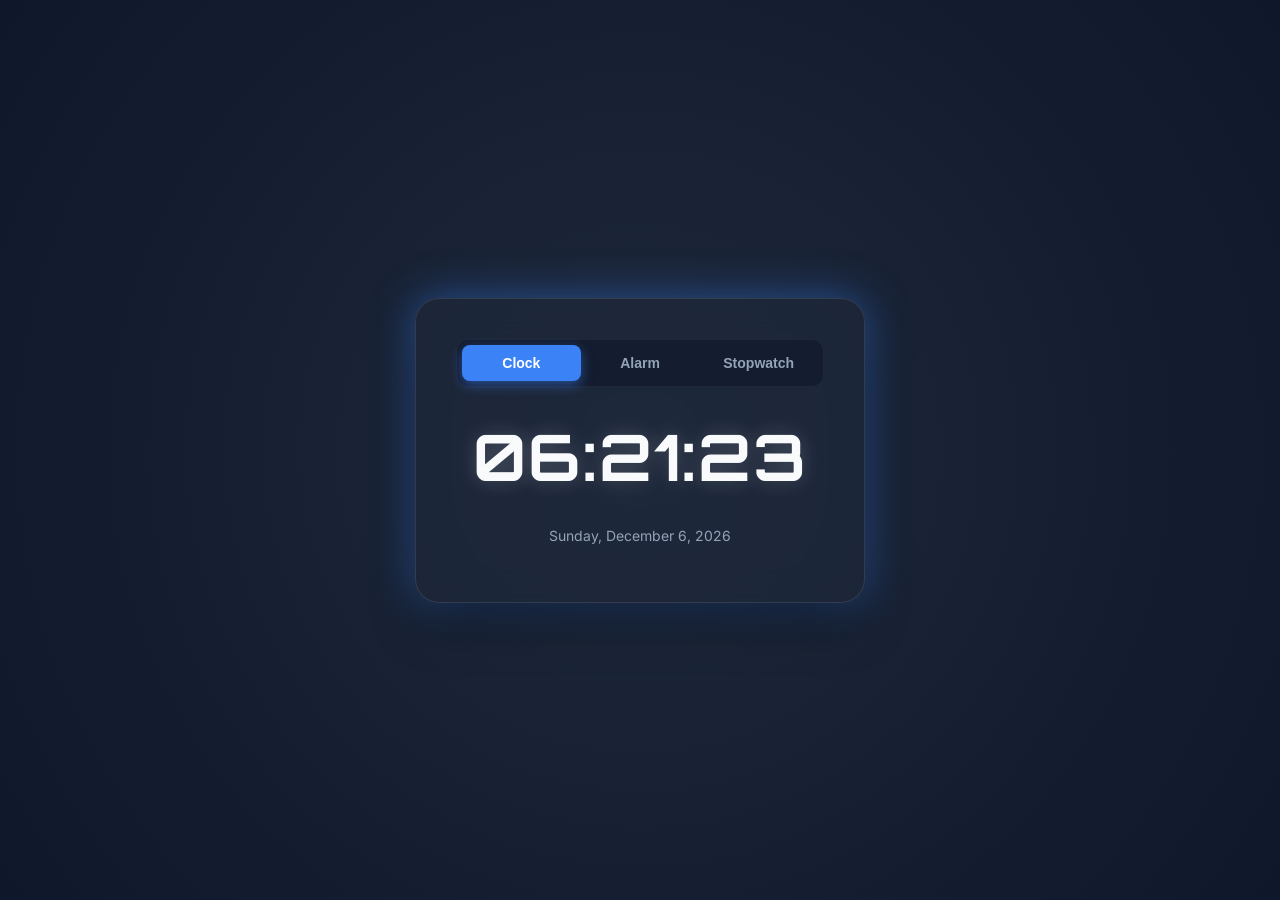
==== index.html @ 29572df1 "Rename clock.html to index.html" ====
<!DOCTYPE html>
<html lang="en">

<head>
    <meta charset="UTF-8">
    <meta name="viewport" content="width=device-width, initial-scale=1.0">
    <title>Pro Timepiece</title>
    <link href="https://fonts.googleapis.com/css2?family=Inter:wght@400;600&family=Orbitron:wght@500;700&display=swap"
        rel="stylesheet">
    <style>
        :root {
            --bg-dark: #0f172a;
            --bg-card: rgba(30, 41, 59, 0.7);
            --primary: #3b82f6;
            --primary-glow: rgba(59, 130, 246, 0.5);
            --accent: #10b981;
            --danger: #ef4444;
            --text-main: #f8fafc;
            --text-muted: #94a3b8;
        }

        * {
            box-sizing: border-box;
            margin: 0;
            padding: 0;
            user-select: none;
        }

        body {
            background: radial-gradient(circle at center, #1e293b 0%, var(--bg-dark) 100%);
            color: var(--text-main);
            font-family: 'Inter', sans-serif;
            height: 100vh;
            display: flex;
            justify-content: center;
            align-items: center;
            overflow: hidden;
        }

        .container {
            background: var(--bg-card);
            backdrop-filter: blur(16px);
            -webkit-backdrop-filter: blur(16px);
            border: 1px solid rgba(255, 255, 255, 0.1);
            border-radius: 24px;
            padding: 40px;
            width: 450px;
            box-shadow: 0 25px 50px -12px rgba(0, 0, 0, 0.5), 0 0 40px var(--primary-glow);
            transition: all 0.3s ease;
        }

        .tabs {
            display: flex;
            justify-content: space-between;
            background: rgba(15, 23, 42, 0.6);
            border-radius: 12px;
            padding: 5px;
            margin-bottom: 30px;
            border: 1px solid rgba(255, 255, 255, 0.05);
        }

        .tab-btn {
            flex: 1;
            background: transparent;
            border: none;
            color: var(--text-muted);
            padding: 10px 0;
            border-radius: 8px;
            font-size: 14px;
            font-weight: 600;
            cursor: pointer;
            transition: all 0.2s ease;
        }

        .tab-btn:hover {
            color: var(--text-main);
        }

        .tab-btn.active {
            background: var(--primary);
            color: #fff;
            box-shadow: 0 4px 12px var(--primary-glow);
        }

        .display-area {
            font-family: 'Orbitron', sans-serif;
            font-size: 64px;
            text-align: center;
            font-weight: 700;
            letter-spacing: 2px;
            margin: 30px 0;
            text-shadow: 0 0 20px rgba(255, 255, 255, 0.2);
            font-variant-numeric: tabular-nums;
            height: 80px;
            display: flex;
            justify-content: center;
            align-items: center;
        }

        .controls {
            display: flex;
            justify-content: center;
            gap: 15px;
            margin-top: 20px;
        }

        button.action-btn {
            background: rgba(255, 255, 255, 0.05);
            border: 1px solid rgba(255, 255, 255, 0.1);
            color: var(--text-main);
            padding: 12px 24px;
            border-radius: 12px;
            font-size: 16px;
            font-weight: 600;
            cursor: pointer;
            transition: all 0.2s ease;
            font-family: inherit;
        }

        button.action-btn:hover {
            background: rgba(255, 255, 255, 0.1);
            transform: translateY(-2px);
        }

        button.action-btn:active {
            transform: translateY(0);
        }

        button.btn-primary {
            background: var(--primary);
            border-color: var(--primary);
        }

        button.btn-primary:hover {
            background: #2563eb;
        }

        button.btn-success {
            background: var(--accent);
            border-color: var(--accent);
            box-shadow: 0 4px 12px rgba(16, 185, 129, 0.4);
        }

        button.btn-success:hover {
            background: #059669;
        }

        button.btn-danger {
            background: var(--danger);
            border-color: var(--danger);
            box-shadow: 0 4px 12px rgba(239, 68, 68, 0.4);
        }

        button.btn-danger:hover {
            background: #dc2626;
        }

        .section {
            display: none;
            animation: fadeIn 0.4s ease forwards;
        }

        .section.active {
            display: block;
        }

        @keyframes fadeIn {
            from {
                opacity: 0;
                transform: translateY(10px);
            }

            to {
                opacity: 1;
                transform: translateY(0);
            }
        }

        /* Alarm Specific */
        .alarm-inputs {
            display: flex;
            justify-content: center;
            align-items: center;
            gap: 10px;
            margin-bottom: 20px;
            font-family: 'Orbitron', sans-serif;
        }

        .alarm-inputs input {
            background: rgba(0, 0, 0, 0.3);
            border: 1px solid rgba(255, 255, 255, 0.2);
            color: var(--text-main);
            font-size: 24px;
            width: 70px;
            text-align: center;
            padding: 10px;
            border-radius: 8px;
            font-family: 'Orbitron', sans-serif;
            outline: none;
        }

        .alarm-inputs input:focus {
            border-color: var(--primary);
            box-shadow: 0 0 10px var(--primary-glow);
        }

        .alarm-status {
            text-align: center;
            font-size: 14px;
            color: var(--text-muted);
            margin-bottom: 15px;
            min-height: 20px;
        }

        /* Stopwatch Specific */
        .ms {
            font-size: 32px;
            color: var(--text-muted);
        }

        .alarm-ringing {
            animation: pulse-ring 1s infinite;
        }

        @keyframes pulse-ring {
            0% {
                box-shadow: 0 0 0 0 rgba(239, 68, 68, 0.7);
                border-color: var(--danger);
            }

            70% {
                box-shadow: 0 0 0 20px rgba(239, 68, 68, 0);
            }

            100% {
                box-shadow: 0 0 0 0 rgba(239, 68, 68, 0);
                border-color: rgba(255, 255, 255, 0.1);
            }
        }
    </style>
</head>

<body>

    <div class="container" id="app-container">
        <div class="tabs">
            <button class="tab-btn active" data-target="clock-section">Clock</button>
            <button class="tab-btn" data-target="alarm-section">Alarm</button>
            <button class="tab-btn" data-target="stopwatch-section">Stopwatch</button>
        </div>

        <!-- Clock Section -->
        <div class="section active" id="clock-section">
            <div class="display-area" id="clock-display">00:00:00</div>
            <div class="alarm-status" id="current-date">--</div>
        </div>

        <!-- Alarm Section -->
        <div class="section" id="alarm-section">
            <div class="display-area" id="alarm-clock-display">00:00:00</div>

            <div class="alarm-inputs" id="alarm-setter">
                <input type="number" id="alarm-h" min="0" max="23" placeholder="HH" value="00">
                <span>:</span>
                <input type="number" id="alarm-m" min="0" max="59" placeholder="MM" value="00">
            </div>

            <div class="alarm-status" id="alarm-status-text">No alarm set</div>

            <div class="controls">
                <button class="action-btn btn-primary" id="btn-set-alarm">Set Alarm</button>
                <button class="action-btn" id="btn-clear-alarm" style="display:none;">Clear</button>
                <button class="action-btn btn-danger" id="btn-stop-alarm" style="display:none;">Stop Sound</button>
            </div>
        </div>

        <!-- Stopwatch Section -->
        <div class="section" id="stopwatch-section">
            <div class="display-area">
                <span id="sw-mins">00</span>:<span id="sw-secs">00</span>.<span class="ms" id="sw-ms">00</span>
            </div>
            <div class="controls">
                <button class="action-btn btn-success" id="btn-start-sw">Start</button>
                <button class="action-btn btn-danger" id="btn-stop-sw" style="display:none;">Stop</button>
                <button class="action-btn" id="btn-reset-sw">Reset</button>
            </div>
        </div>
    </div>

    <script>
        // Tab Navigation
        const tabBtns = document.querySelectorAll('.tab-btn');
        const sections = document.querySelectorAll('.section');

        tabBtns.forEach(btn => {
            btn.addEventListener('click', () => {
                tabBtns.forEach(b => b.classList.remove('active'));
                sections.forEach(s => s.classList.remove('active'));

                btn.classList.add('active');
                document.getElementById(btn.dataset.target).classList.add('active');
            });
        });

        // Add 0 prefix
        const pad = (num) => String(num).padStart(2, '0');

        // Clock Logic
        const clockDisplay = document.getElementById('clock-display');
        const alarmClockDisplay = document.getElementById('alarm-clock-display');
        const currentDate = document.getElementById('current-date');

        let isAlarmSet = false;
        let alarmTime = ""; // Format HH:MM
        let expectedAlarmTimeSecs = ""; // HH:MM:00 for strict equality just in case
        let isAlarmRinging = false;
        let alarmAudio = new Audio('https://assets.mixkit.co/active_storage/sfx/2869/2869-preview.mp3');
        alarmAudio.loop = true;

        const container = document.getElementById('app-container');

        function updateClock() {
            const now = new Date();
            const h = pad(now.getHours());
            const m = pad(now.getMinutes());
            const s = pad(now.getSeconds());
            const timeStr = `${h}:${m}:${s}`;

            clockDisplay.textContent = timeStr;
            alarmClockDisplay.textContent = timeStr;

            const options = { weekday: 'long', year: 'numeric', month: 'long', day: 'numeric' };
            currentDate.textContent = now.toLocaleDateString(undefined, options);

            // Check Alarm
            if (isAlarmSet && !isAlarmRinging) {
                const currentHm = `${h}:${m}`;
                // Check if current hour and minute matches
                if (currentHm === alarmTime && s === "00") {
                    triggerAlarm();
                }
            }
        }
        setInterval(updateClock, 1000);
        updateClock();

        // Alarm Logic
        const btnSetAlarm = document.getElementById('btn-set-alarm');
        const btnClearAlarm = document.getElementById('btn-clear-alarm');
        const btnStopAlarm = document.getElementById('btn-stop-alarm');
        const inputH = document.getElementById('alarm-h');
        const inputM = document.getElementById('alarm-m');
        const statusText = document.getElementById('alarm-status-text');
        const alarmSetter = document.getElementById('alarm-setter');

        inputH.addEventListener('change', () => { if (inputH.value < 0) inputH.value = 0; if (inputH.value > 23) inputH.value = 23; inputH.value = pad(inputH.value); });
        inputM.addEventListener('change', () => { if (inputM.value < 0) inputM.value = 0; if (inputM.value > 59) inputM.value = 59; inputM.value = pad(inputM.value); });

        btnSetAlarm.addEventListener('click', () => {
            const h = pad(inputH.value || "0");
            const m = pad(inputM.value || "0");
            alarmTime = `${h}:${m}`;
            isAlarmSet = true;
            statusText.textContent = `Alarm set for ${alarmTime}`;
            statusText.style.color = 'var(--accent)';

            btnSetAlarm.style.display = 'none';
            btnClearAlarm.style.display = 'inline-block';
            alarmSetter.style.display = 'none';
        });

        btnClearAlarm.addEventListener('click', () => {
            isAlarmSet = false;
            statusText.textContent = `No alarm set`;
            statusText.style.color = 'var(--text-muted)';

            btnSetAlarm.style.display = 'inline-block';
            btnClearAlarm.style.display = 'none';
            alarmSetter.style.display = 'flex';
        });

        function triggerAlarm() {
            isAlarmRinging = true;
            container.classList.add('alarm-ringing');
            alarmAudio.play().catch(e => console.log("Audio play blocked by browser:", e));

            statusText.textContent = `ALARM RINGING!`;
            statusText.style.color = 'var(--danger)';

            btnClearAlarm.style.display = 'none';
            btnStopAlarm.style.display = 'inline-block';

            // Auto switch to alarm tab
            tabBtns[1].click();
        }

        btnStopAlarm.addEventListener('click', () => {
            isAlarmRinging = false;
            isAlarmSet = false;
            container.classList.remove('alarm-ringing');
            alarmAudio.pause();
            alarmAudio.currentTime = 0;

            statusText.textContent = `No alarm set`;
            statusText.style.color = 'var(--text-muted)';

            btnStopAlarm.style.display = 'none';
            btnSetAlarm.style.display = 'inline-block';
            alarmSetter.style.display = 'flex';
        });

        // Stopwatch Logic
        let swInterval;
        let swStartTime;
        let swElapsedTime = 0;
        let isSwRunning = false;

        const swMins = document.getElementById('sw-mins');
        const swSecs = document.getElementById('sw-secs');
        const swMsDisplay = document.getElementById('sw-ms');

        const btnStartSw = document.getElementById('btn-start-sw');
        const btnStopSw = document.getElementById('btn-stop-sw');
        const btnResetSw = document.getElementById('btn-reset-sw');

        function updateStopwatch() {
            const now = Date.now();
            const diff = swElapsedTime + (isSwRunning ? (now - swStartTime) : 0);

            let m = Math.floor(diff / 60000);
            let s = Math.floor((diff % 60000) / 1000);
            let ms = Math.floor((diff % 1000) / 10);

            swMins.textContent = pad(m);
            swSecs.textContent = pad(s);
            swMsDisplay.textContent = pad(ms);
        }

        btnStartSw.addEventListener('click', () => {
            if (!isSwRunning) {
                isSwRunning = true;
                swStartTime = Date.now();
                swInterval = setInterval(updateStopwatch, 10);

                btnStartSw.style.display = 'none';
                btnStopSw.style.display = 'inline-block';
            }
        });

        btnStopSw.addEventListener('click', () => {
            if (isSwRunning) {
                isSwRunning = false;
                clearInterval(swInterval);
                swElapsedTime += (Date.now() - swStartTime);

                btnStartSw.style.display = 'inline-block';
                btnStopSw.style.display = 'none';
                btnStartSw.textContent = 'Resume';
            }
        });

        btnResetSw.addEventListener('click', () => {
            isSwRunning = false;
            clearInterval(swInterval);
            swElapsedTime = 0;
            updateStopwatch();

            btnStartSw.style.display = 'inline-block';
            btnStartSw.textContent = 'Start';
            btnStopSw.style.display = 'none';
        });

    </script>
</body>

</html>
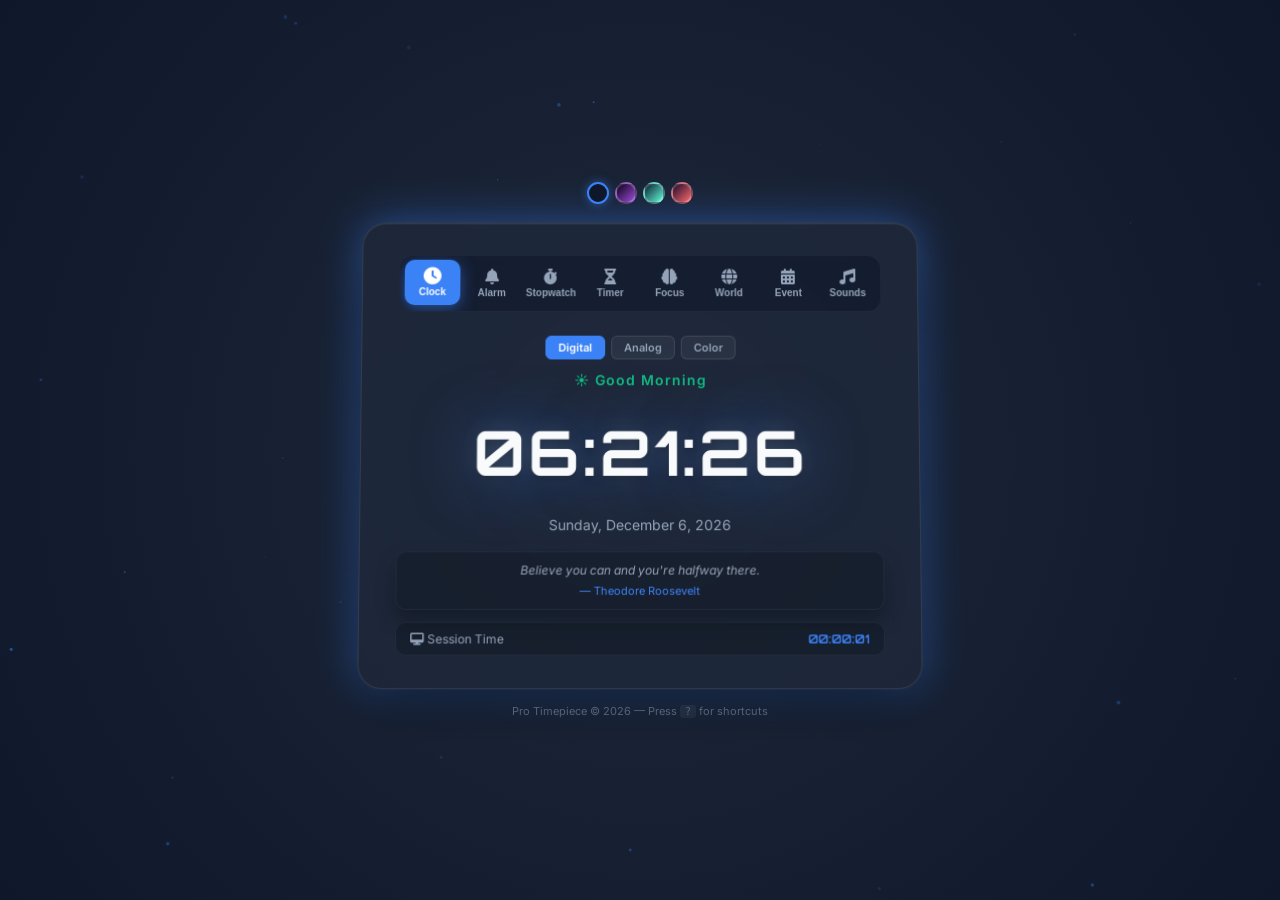
==== commit 7f250049: "new Festurs" ====
--- a/index.html
+++ b/index.html
@@ -4,9 +4,10 @@
 <head>
     <meta charset="UTF-8">
     <meta name="viewport" content="width=device-width, initial-scale=1.0">
-    <title>Pro Timepiece</title>
-    <link href="https://fonts.googleapis.com/css2?family=Inter:wght@400;600&family=Orbitron:wght@500;700&display=swap"
-        rel="stylesheet">
+    <title>Pro Timepiece — Digital Clock Suite</title>
+    <meta name="description" content="Pro Timepiece: A premium digital clock with timer, world clock, themes, and more.">
+    <link href="https://fonts.googleapis.com/css2?family=Inter:wght@400;600&family=Orbitron:wght@500;700&display=swap" rel="stylesheet">
+    <link href="https://cdnjs.cloudflare.com/ajax/libs/font-awesome/6.5.0/css/all.min.css" rel="stylesheet">
     <style>
         :root {
             --bg-dark: #0f172a;
@@ -18,6 +19,9 @@
             --text-main: #f8fafc;
             --text-muted: #94a3b8;
         }
+        [data-theme="neon"] { --bg-dark:#0b0015;--bg-card:rgba(20,0,50,0.8);--primary:#00f5d4;--primary-glow:rgba(0,245,212,0.4);--accent:#f15bb5;--danger:#ff6b6b;--text-main:#e0fbfc;--text-muted:#9d4edd; }
+        [data-theme="ocean"] { --bg-dark:#0a192f;--bg-card:rgba(10,25,47,0.85);--primary:#64ffda;--primary-glow:rgba(100,255,218,0.3);--accent:#f5a623;--danger:#ff6b6b;--text-main:#ccd6f6;--text-muted:#8892b0; }
+        [data-theme="sunset"] { --bg-dark:#1a0a2e;--bg-card:rgba(30,15,50,0.8);--primary:#ff6b6b;--primary-glow:rgba(255,107,107,0.4);--accent:#feca57;--danger:#ff4757;--text-main:#ffecd2;--text-muted:#c9a0dc; }
 
         * {
             box-sizing: border-box;
@@ -32,10 +36,13 @@
             font-family: 'Inter', sans-serif;
             height: 100vh;
             display: flex;
+            flex-direction: column;
             justify-content: center;
             align-items: center;
             overflow: hidden;
-        }
+            transition: background .4s, color .4s;
+        }
+        #particle-canvas { position:fixed;top:0;left:0;width:100%;height:100%;z-index:0;pointer-events:none; }
 
         .container {
             background: var(--bg-card);
@@ -43,58 +50,82 @@
             -webkit-backdrop-filter: blur(16px);
             border: 1px solid rgba(255, 255, 255, 0.1);
             border-radius: 24px;
-            padding: 40px;
-            width: 450px;
-            box-shadow: 0 25px 50px -12px rgba(0, 0, 0, 0.5), 0 0 40px var(--primary-glow);
-            transition: all 0.3s ease;
+            padding: 32px 36px;
+            width: 560px;
+            max-width: 95vw;
+            box-shadow: 0 25px 50px -12px rgba(0, 0, 0, 0.5), 0 0 40px var(--primary-glow), inset 0 1px 0 rgba(255,255,255,0.08);
+            transition: all 0.4s ease;
+            position: relative;
+            z-index: 1;
+            transform: perspective(800px) rotateX(2deg);
+            transform-style: preserve-3d;
+        }
+        .container:hover {
+            transform: perspective(800px) rotateX(0deg) translateY(-4px);
+            box-shadow: 0 35px 60px -12px rgba(0, 0, 0, 0.6), 0 0 50px var(--primary-glow), inset 0 1px 0 rgba(255,255,255,0.1);
         }
 
         .tabs {
             display: flex;
-            justify-content: space-between;
+            gap: 4px;
             background: rgba(15, 23, 42, 0.6);
-            border-radius: 12px;
+            border-radius: 14px;
             padding: 5px;
-            margin-bottom: 30px;
+            margin-bottom: 24px;
             border: 1px solid rgba(255, 255, 255, 0.05);
-        }
-
+            overflow-x: auto;
+            scrollbar-width: none;
+        }
+        .tabs::-webkit-scrollbar{display:none}
         .tab-btn {
             flex: 1;
+            min-width: 0;
             background: transparent;
             border: none;
             color: var(--text-muted);
-            padding: 10px 0;
-            border-radius: 8px;
-            font-size: 14px;
+            padding: 8px 4px;
+            border-radius: 10px;
+            font-size: 10px;
             font-weight: 600;
             cursor: pointer;
-            transition: all 0.2s ease;
-        }
-
+            transition: all 0.25s ease;
+            display: flex;
+            flex-direction: column;
+            align-items: center;
+            gap: 3px;
+            white-space: nowrap;
+        }
+        .tab-btn i {
+            font-size: 16px;
+            transition: transform 0.2s;
+        }
         .tab-btn:hover {
             color: var(--text-main);
-        }
-
+            background: rgba(255,255,255,.04);
+        }
+        .tab-btn:hover i { transform: scale(1.15) translateY(-1px); }
         .tab-btn.active {
             background: var(--primary);
             color: #fff;
-            box-shadow: 0 4px 12px var(--primary-glow);
-        }
+            box-shadow: 0 4px 16px var(--primary-glow);
+            transform: translateY(-1px);
+        }
+        .tab-btn.active i { transform: scale(1.1); }
 
         .display-area {
             font-family: 'Orbitron', sans-serif;
-            font-size: 64px;
+            font-size: 60px;
             text-align: center;
             font-weight: 700;
-            letter-spacing: 2px;
-            margin: 30px 0;
-            text-shadow: 0 0 20px rgba(255, 255, 255, 0.2);
+            letter-spacing: 3px;
+            margin: 24px 0;
+            text-shadow: 0 0 20px rgba(255, 255, 255, 0.15), 0 4px 8px rgba(0,0,0,0.3), 0 0 60px var(--primary-glow);
             font-variant-numeric: tabular-nums;
             height: 80px;
             display: flex;
             justify-content: center;
             align-items: center;
+            transform: perspective(300px) translateZ(10px);
         }
 
         .controls {
@@ -110,50 +141,46 @@
             color: var(--text-main);
             padding: 12px 24px;
             border-radius: 12px;
-            font-size: 16px;
+            font-size: 15px;
             font-weight: 600;
             cursor: pointer;
             transition: all 0.2s ease;
             font-family: inherit;
-        }
-
+            box-shadow: 0 4px 6px rgba(0,0,0,0.2), inset 0 1px 0 rgba(255,255,255,0.06);
+            position: relative;
+        }
         button.action-btn:hover {
             background: rgba(255, 255, 255, 0.1);
-            transform: translateY(-2px);
-        }
-
+            transform: translateY(-3px);
+            box-shadow: 0 8px 16px rgba(0,0,0,0.3), inset 0 1px 0 rgba(255,255,255,0.08);
+        }
         button.action-btn:active {
-            transform: translateY(0);
-        }
-
+            transform: translateY(1px);
+            box-shadow: 0 1px 3px rgba(0,0,0,0.2), inset 0 2px 4px rgba(0,0,0,0.1);
+        }
         button.btn-primary {
-            background: var(--primary);
+            background: linear-gradient(135deg, var(--primary), #2563eb);
             border-color: var(--primary);
-        }
-
+            box-shadow: 0 4px 12px var(--primary-glow), inset 0 1px 0 rgba(255,255,255,0.15);
+        }
         button.btn-primary:hover {
-            background: #2563eb;
-        }
-
+            background: linear-gradient(135deg, #2563eb, var(--primary));
+            box-shadow: 0 8px 20px var(--primary-glow), inset 0 1px 0 rgba(255,255,255,0.2);
+        }
         button.btn-success {
-            background: var(--accent);
+            background: linear-gradient(135deg, var(--accent), #059669);
             border-color: var(--accent);
-            box-shadow: 0 4px 12px rgba(16, 185, 129, 0.4);
-        }
-
+            box-shadow: 0 4px 12px rgba(16, 185, 129, 0.4), inset 0 1px 0 rgba(255,255,255,0.15);
+        }
         button.btn-success:hover {
-            background: #059669;
-        }
-
+            background: linear-gradient(135deg, #059669, var(--accent));
+        }
         button.btn-danger {
-            background: var(--danger);
+            background: linear-gradient(135deg, var(--danger), #dc2626);
             border-color: var(--danger);
-            box-shadow: 0 4px 12px rgba(239, 68, 68, 0.4);
-        }
-
-        button.btn-danger:hover {
-            background: #dc2626;
-        }
+            box-shadow: 0 4px 12px rgba(239, 68, 68, 0.4), inset 0 1px 0 rgba(255,255,255,0.15);
+        }
+        button.btn-danger:hover { background: linear-gradient(135deg, #dc2626, var(--danger)); }
 
         .section {
             display: none;
@@ -218,41 +245,156 @@
             color: var(--text-muted);
         }
 
-        .alarm-ringing {
-            animation: pulse-ring 1s infinite;
-        }
-
-        @keyframes pulse-ring {
-            0% {
-                box-shadow: 0 0 0 0 rgba(239, 68, 68, 0.7);
-                border-color: var(--danger);
-            }
-
-            70% {
-                box-shadow: 0 0 0 20px rgba(239, 68, 68, 0);
-            }
-
-            100% {
-                box-shadow: 0 0 0 0 rgba(239, 68, 68, 0);
-                border-color: rgba(255, 255, 255, 0.1);
-            }
-        }
+        .alarm-ringing { animation: pulse-ring 1s infinite; }
+        @keyframes pulse-ring { 0%{box-shadow:0 0 0 0 rgba(239,68,68,.7);border-color:var(--danger)} 70%{box-shadow:0 0 0 20px rgba(239,68,68,0)} 100%{box-shadow:0 0 0 0 rgba(239,68,68,0);border-color:rgba(255,255,255,.1)} }
+        .greeting{text-align:center;font-size:14px;color:var(--accent);margin-bottom:8px;font-weight:600;letter-spacing:1px}
+        .quote-box{text-align:center;font-size:12px;color:var(--text-muted);font-style:italic;margin-top:12px;padding:10px;background:rgba(0,0,0,.2);border-radius:10px;border:1px solid rgba(255,255,255,.05);line-height:1.4}
+        .quote-author{color:var(--primary);font-style:normal;font-size:11px;margin-top:4px;display:block}
+        .theme-bar{display:flex;gap:6px;justify-content:center;margin-bottom:16px;position:relative;z-index:2}
+        .theme-dot{width:22px;height:22px;border-radius:50%;border:2px solid rgba(255,255,255,.2);cursor:pointer;transition:all .2s}
+        .theme-dot:hover{transform:scale(1.2)}
+        .theme-dot.active{border-color:var(--primary);box-shadow:0 0 10px var(--primary-glow)}
+        .theme-dot[data-theme="dark"]{background:#0f172a}
+        .theme-dot[data-theme="neon"]{background:linear-gradient(135deg,#0b0015,#9d4edd)}
+        .theme-dot[data-theme="ocean"]{background:linear-gradient(135deg,#0a192f,#64ffda)}
+        .theme-dot[data-theme="sunset"]{background:linear-gradient(135deg,#1a0a2e,#ff6b6b)}
+        .timer-presets{display:flex;gap:8px;justify-content:center;margin:16px 0;flex-wrap:wrap}
+        .preset-btn{background:rgba(255,255,255,.05);border:1px solid rgba(255,255,255,.1);color:var(--text-muted);padding:6px 14px;border-radius:8px;font-size:13px;cursor:pointer;transition:all .2s;font-family:inherit;font-weight:600}
+        .preset-btn:hover{background:rgba(255,255,255,.1);color:var(--text-main)}
+        .timer-progress{width:100%;height:4px;background:rgba(255,255,255,.1);border-radius:4px;margin-top:12px;overflow:hidden}
+        .timer-progress-fill{height:100%;background:linear-gradient(90deg,var(--primary),var(--accent));border-radius:4px;transition:width 1s linear;width:0%}
+        .lap-list{max-height:120px;overflow-y:auto;margin-top:12px}
+        .lap-item{display:flex;justify-content:space-between;padding:6px 12px;font-size:13px;border-bottom:1px solid rgba(255,255,255,.05);font-family:'Orbitron',sans-serif}
+        .lap-item .lap-num{color:var(--primary);font-weight:600}
+        .lap-item .lap-time{color:var(--text-muted)}
+        .wc-grid{display:grid;grid-template-columns:1fr 1fr;gap:8px;margin-top:16px}
+        .wc-item{background:rgba(0,0,0,.2);border:1px solid rgba(255,255,255,.05);border-radius:10px;padding:10px;text-align:center}
+        .wc-item .wc-city{font-size:12px;color:var(--text-muted);margin-bottom:4px}
+        .wc-item .wc-time{font-family:'Orbitron',sans-serif;font-size:18px;color:var(--primary)}
+        .footer-text{text-align:center;font-size:11px;color:var(--text-muted);margin-top:16px;opacity:.5;position:relative;z-index:1}
+        ::-webkit-scrollbar{width:4px}
+        ::-webkit-scrollbar-thumb{background:var(--primary);border-radius:4px}
+        /* Analog Clock */
+        .analog-wrap{width:200px;height:200px;margin:0 auto 16px}
+        .analog-svg{width:100%;height:100%}
+        .analog-face{fill:none;stroke:rgba(255,255,255,.1);stroke-width:2}
+        .analog-tick{stroke:var(--text-muted);stroke-width:1.5;stroke-linecap:round}
+        .analog-tick.major{stroke:var(--primary);stroke-width:2.5}
+        .hand-hr{stroke:var(--text-main);stroke-width:3.5;stroke-linecap:round}
+        .hand-min{stroke:var(--primary);stroke-width:2.5;stroke-linecap:round}
+        .hand-sec{stroke:var(--accent);stroke-width:1.2;stroke-linecap:round}
+        .analog-center-dot{fill:var(--primary)}
+        .clock-mode-bar{display:flex;gap:6px;justify-content:center;margin-bottom:12px}
+        .mode-btn{background:rgba(255,255,255,.05);border:1px solid rgba(255,255,255,.1);color:var(--text-muted);padding:4px 12px;border-radius:6px;font-size:11px;cursor:pointer;transition:all .2s;font-family:inherit;font-weight:600}
+        .mode-btn.active{background:var(--primary);color:#fff;border-color:var(--primary)}
+        /* Color Clock */
+        .color-clock-bg{width:100%;padding:30px;border-radius:14px;text-align:center;margin-bottom:12px;transition:background .5s}
+        .color-hex{font-family:'Orbitron',sans-serif;font-size:48px;font-weight:700;color:#fff;text-shadow:0 2px 20px rgba(0,0,0,.4)}
+        .color-label{font-size:12px;color:rgba(255,255,255,.7);margin-top:4px}
+        /* Pomodoro */
+        .pomo-ring-wrap{position:relative;width:180px;height:180px;margin:0 auto}
+        .pomo-ring-svg{width:100%;height:100%;transform:rotate(-90deg)}
+        .pomo-track{fill:none;stroke:rgba(255,255,255,.08);stroke-width:6}
+        .pomo-progress{fill:none;stroke:var(--primary);stroke-width:6;stroke-linecap:round;stroke-dasharray:502.6;stroke-dashoffset:0;transition:stroke-dashoffset 1s linear;filter:drop-shadow(0 0 6px var(--primary-glow))}
+        .pomo-center{position:absolute;top:50%;left:50%;transform:translate(-50%,-50%);text-align:center}
+        .pomo-time{font-family:'Orbitron',sans-serif;font-size:36px;font-weight:700;color:var(--text-main)}
+        .pomo-label{font-size:12px;color:var(--accent);font-weight:600;text-transform:uppercase;letter-spacing:2px;margin-bottom:4px}
+        .pomo-session-dots{display:flex;gap:6px;justify-content:center;margin:12px 0}
+        .pomo-dot{width:8px;height:8px;border-radius:50%;background:rgba(255,255,255,.15)}
+        .pomo-dot.done{background:var(--primary);box-shadow:0 0 6px var(--primary-glow)}
+        .pomo-dot.active{background:var(--accent);animation:pomoPulse 1.5s infinite}
+        @keyframes pomoPulse{0%,100%{transform:scale(1)}50%{transform:scale(1.4)}}
+        /* Ambient */
+        .ambient-grid{display:grid;grid-template-columns:repeat(3,1fr);gap:8px;margin:16px 0}
+        .ambient-card{background:rgba(0,0,0,.2);border:1px solid rgba(255,255,255,.08);border-radius:10px;padding:12px 8px;text-align:center;cursor:pointer;transition:all .25s}
+        .ambient-card:hover{border-color:var(--primary);transform:translateY(-1px)}
+        .ambient-card.playing{border-color:var(--primary);background:rgba(59,130,246,.1);box-shadow:0 0 12px var(--primary-glow)}
+        .ambient-card .amb-icon{font-size:20px;display:block;margin-bottom:4px}
+        .ambient-card .amb-name{font-size:10px;font-weight:600;color:var(--text-muted)}
+        .ambient-vol{width:80%;margin:0 auto;display:block}
+        /* Screen Time */
+        .screen-time-bar{display:flex;justify-content:space-between;align-items:center;padding:8px 14px;background:rgba(0,0,0,.2);border-radius:10px;border:1px solid rgba(255,255,255,.05);margin-top:12px;font-size:12px;color:var(--text-muted);transform:translateZ(15px)}
+        .screen-time-bar .st-value{color:var(--primary);font-family:'Orbitron',sans-serif;font-weight:600}
+        /* Elements 3D Depth */
+        .section { transform-style: preserve-3d; }
+        .quote-box { transform: translateZ(20px); box-shadow: 0 10px 20px rgba(0,0,0,0.3); }
+        .clock-mode-bar { transform: translateZ(25px); }
+        .greeting { transform: translateZ(10px); }
+        .alarm-status { transform: translateZ(5px); }
+        /* Date Countdown */
+        .cd-card { background:rgba(0,0,0,.2); border:1px solid rgba(255,255,255,.05); border-radius:12px; padding:15px; margin-top:15px; transform:translateZ(15px); text-align:center; box-shadow:inset 0 1px 0 rgba(255,255,255,.05), 0 5px 15px rgba(0,0,0,.2); }
+        .cd-title { font-size:12px; color:var(--text-muted); margin-bottom:10px; text-transform:uppercase; letter-spacing:1px; }
+        .cd-grid { display:flex; justify-content:center; gap:10px; }
+        .cd-item { display:flex; flex-direction:column; background:rgba(255,255,255,.03); border-radius:8px; padding:8px 12px; border:1px solid rgba(255,255,255,.05); }
+        .cd-num { font-family:'Orbitron',sans-serif; font-size:24px; color:var(--accent); font-weight:700; }
+        .cd-label { font-size:10px; color:var(--text-muted); text-transform:uppercase; }
+        .cd-input-group { display:flex; gap:8px; margin-top:12px; justify-content:center; }
+        .cd-input-group input { background:rgba(0,0,0,.3); border:1px solid rgba(255,255,255,.1); color:var(--text-main); padding:6px 10px; border-radius:6px; font-size:12px; outline:none; }
+        .cd-input-group input:focus { border-color:var(--primary); }
     </style>
 </head>
 
 <body>
+    <canvas id="particle-canvas"></canvas>
+
+    <div class="theme-bar">
+        <div class="theme-dot active" data-theme="dark" title="Dark"></div>
+        <div class="theme-dot" data-theme="neon" title="Neon"></div>
+        <div class="theme-dot" data-theme="ocean" title="Ocean"></div>
+        <div class="theme-dot" data-theme="sunset" title="Sunset"></div>
+    </div>
 
     <div class="container" id="app-container">
         <div class="tabs">
-            <button class="tab-btn active" data-target="clock-section">Clock</button>
-            <button class="tab-btn" data-target="alarm-section">Alarm</button>
-            <button class="tab-btn" data-target="stopwatch-section">Stopwatch</button>
+            <button class="tab-btn active" data-target="clock-section"><i class="fas fa-clock"></i> Clock</button>
+            <button class="tab-btn" data-target="alarm-section"><i class="fas fa-bell"></i> Alarm</button>
+            <button class="tab-btn" data-target="stopwatch-section"><i class="fas fa-stopwatch"></i> Stopwatch</button>
+            <button class="tab-btn" data-target="timer-section"><i class="fas fa-hourglass-half"></i> Timer</button>
+            <button class="tab-btn" data-target="pomodoro-section"><i class="fas fa-brain"></i> Focus</button>
+            <button class="tab-btn" data-target="world-section"><i class="fas fa-globe"></i> World</button>
+            <button class="tab-btn" data-target="countdown-section"><i class="fas fa-calendar-alt"></i> Event</button>
+            <button class="tab-btn" data-target="ambient-section"><i class="fas fa-music"></i> Sounds</button>
         </div>
 
         <!-- Clock Section -->
         <div class="section active" id="clock-section">
-            <div class="display-area" id="clock-display">00:00:00</div>
-            <div class="alarm-status" id="current-date">--</div>
+            <div class="clock-mode-bar">
+                <button class="mode-btn active" data-mode="digital">Digital</button>
+                <button class="mode-btn" data-mode="analog">Analog</button>
+                <button class="mode-btn" data-mode="color">Color</button>
+            </div>
+            <div id="digital-view">
+                <div class="greeting" id="greeting">Good Evening</div>
+                <div class="display-area" id="clock-display">00:00:00</div>
+                <div class="alarm-status" id="current-date">--</div>
+            </div>
+            <div id="analog-view" style="display:none">
+                <div class="analog-wrap">
+                    <svg class="analog-svg" viewBox="0 0 200 200">
+                        <circle cx="100" cy="100" r="95" class="analog-face"/>
+                        <g id="analog-ticks"></g>
+                        <line id="hand-hr" x1="100" y1="100" x2="100" y2="50" class="hand-hr"/>
+                        <line id="hand-min" x1="100" y1="100" x2="100" y2="35" class="hand-min"/>
+                        <line id="hand-sec" x1="100" y1="100" x2="100" y2="28" class="hand-sec"/>
+                        <circle cx="100" cy="100" r="4" class="analog-center-dot"/>
+                    </svg>
+                </div>
+                <div class="alarm-status" id="analog-date">--</div>
+            </div>
+            <div id="color-view" style="display:none">
+                <div class="color-clock-bg" id="color-bg">
+                    <div class="color-hex" id="color-hex">#000000</div>
+                    <div class="color-label">Time as Color — #HHMMSS</div>
+                </div>
+            </div>
+            <div class="quote-box" id="quote-box">
+                <span id="quote-text">The only way to do great work is to love what you do.</span>
+                <span class="quote-author" id="quote-author">— Steve Jobs</span>
+            </div>
+            <div class="screen-time-bar">
+                <span><i class="fas fa-desktop"></i> Session Time</span>
+                <span class="st-value" id="screen-time">00:00:00</span>
+            </div>
         </div>
 
         <!-- Alarm Section -->
@@ -283,9 +425,87 @@
                 <button class="action-btn btn-success" id="btn-start-sw">Start</button>
                 <button class="action-btn btn-danger" id="btn-stop-sw" style="display:none;">Stop</button>
                 <button class="action-btn" id="btn-reset-sw">Reset</button>
+                <button class="action-btn" id="btn-lap-sw">Lap</button>
+            </div>
+            <div class="lap-list" id="lap-list"></div>
+        </div>
+
+        <!-- Timer Section -->
+        <div class="section" id="timer-section">
+            <div class="display-area" id="timer-display">00:00</div>
+            <div class="timer-progress"><div class="timer-progress-fill" id="timer-progress"></div></div>
+            <div class="timer-presets">
+                <button class="preset-btn" data-secs="60">1m</button>
+                <button class="preset-btn" data-secs="180">3m</button>
+                <button class="preset-btn" data-secs="300">5m</button>
+                <button class="preset-btn" data-secs="600">10m</button>
+                <button class="preset-btn" data-secs="900">15m</button>
+                <button class="preset-btn" data-secs="1800">30m</button>
+            </div>
+            <div class="controls">
+                <button class="action-btn btn-primary" id="btn-start-timer">Start</button>
+                <button class="action-btn btn-danger" id="btn-reset-timer">Reset</button>
+            </div>
+        </div>
+
+        <!-- World Clock Section -->
+        <div class="section" id="world-section">
+            <div class="display-area" style="font-size:36px" id="world-local">00:00:00</div>
+            <div class="alarm-status">Your Local Time</div>
+            <div class="wc-grid" id="wc-grid"></div>
+        </div>
+
+        <!-- Pomodoro Section -->
+        <div class="section" id="pomodoro-section">
+            <div class="pomo-ring-wrap">
+                <svg class="pomo-ring-svg" viewBox="0 0 200 200">
+                    <circle cx="100" cy="100" r="80" class="pomo-track"/>
+                    <circle cx="100" cy="100" r="80" class="pomo-progress" id="pomo-ring"/>
+                </svg>
+                <div class="pomo-center">
+                    <div class="pomo-label" id="pomo-label">Focus</div>
+                    <div class="pomo-time" id="pomo-display">25:00</div>
+                </div>
+            </div>
+            <div class="pomo-session-dots" id="pomo-dots"></div>
+            <div class="controls">
+                <button class="action-btn btn-primary" id="btn-pomo-start">Start</button>
+                <button class="action-btn btn-danger" id="btn-pomo-reset">Reset</button>
+            </div>
+        </div>
+
+        <!-- Ambient Sounds Section -->
+        <div class="section" id="ambient-section">
+            <div class="alarm-status" style="text-align:center;margin-bottom:8px">Ambient Sound Mixer</div>
+            <div class="ambient-grid" id="ambient-grid"></div>
+            <div style="text-align:center;margin-top:8px">
+                <label style="font-size:12px;color:var(--text-muted)">Master Volume</label>
+                <input type="range" class="ambient-vol" id="master-vol" min="0" max="100" value="50">
+            </div>
+        </div>
+
+        <!-- Date Countdown Section -->
+        <div class="section" id="countdown-section">
+            <div class="alarm-status">Event Countdown</div>
+            <div class="cd-card">
+                <div class="cd-title" id="cd-title-display">New Year</div>
+                <div class="cd-grid">
+                    <div class="cd-item"><span class="cd-num" id="cd-d">00</span><span class="cd-label">Days</span></div>
+                    <div class="cd-item"><span class="cd-num" id="cd-h">00</span><span class="cd-label">Hours</span></div>
+                    <div class="cd-item"><span class="cd-num" id="cd-m">00</span><span class="cd-label">Mins</span></div>
+                    <div class="cd-item"><span class="cd-num" id="cd-s">00</span><span class="cd-label">Secs</span></div>
+                </div>
+            </div>
+            <div class="cd-input-group">
+                <input type="text" id="cd-name-input" placeholder="Event Name">
+                <input type="date" id="cd-date-input">
+            </div>
+            <div class="controls">
+                <button class="action-btn btn-primary" id="btn-set-cd">Set Countdown</button>
             </div>
         </div>
     </div>
+    <div class="footer-text">Pro Timepiece &copy; 2026 — Press <kbd style="background:rgba(255,255,255,.1);padding:1px 5px;border-radius:3px;font-size:10px">?</kbd> for shortcuts</div>
 
     <script>
         // Tab Navigation
@@ -464,10 +684,463 @@
             clearInterval(swInterval);
             swElapsedTime = 0;
             updateStopwatch();
-
             btnStartSw.style.display = 'inline-block';
             btnStartSw.textContent = 'Start';
             btnStopSw.style.display = 'none';
+            document.getElementById('lap-list').innerHTML = '';
+            lapCount = 0;
+        });
+
+        // Lap System
+        let lapCount = 0;
+        document.getElementById('btn-lap-sw').addEventListener('click', () => {
+            if (!isSwRunning) return;
+            lapCount++;
+            const diff = swElapsedTime + (Date.now() - swStartTime);
+            const m = Math.floor(diff / 60000);
+            const s = Math.floor((diff % 60000) / 1000);
+            const ms = Math.floor((diff % 1000) / 10);
+            const lapList = document.getElementById('lap-list');
+            const item = document.createElement('div');
+            item.className = 'lap-item';
+            item.innerHTML = `<span class="lap-num">Lap ${lapCount}</span><span class="lap-time">${pad(m)}:${pad(s)}.${pad(ms)}</span>`;
+            lapList.prepend(item);
+        });
+
+        // Timer Logic
+        let timerInterval = null;
+        let timerRemain = 0;
+        let timerTotal = 0;
+        const timerDisplay = document.getElementById('timer-display');
+        const timerProgress = document.getElementById('timer-progress');
+        const btnStartTimer = document.getElementById('btn-start-timer');
+        const btnResetTimer = document.getElementById('btn-reset-timer');
+
+        function formatTimer(s) {
+            const m = Math.floor(s / 60);
+            return `${pad(m)}:${pad(s % 60)}`;
+        }
+
+        document.querySelectorAll('.preset-btn').forEach(btn => {
+            btn.addEventListener('click', () => {
+                timerRemain = parseInt(btn.dataset.secs);
+                timerTotal = timerRemain;
+                timerDisplay.textContent = formatTimer(timerRemain);
+                timerProgress.style.width = '100%';
+            });
+        });
+
+        btnStartTimer.addEventListener('click', () => {
+            if (timerInterval) {
+                clearInterval(timerInterval);
+                timerInterval = null;
+                btnStartTimer.textContent = 'Resume';
+                return;
+            }
+            if (timerRemain <= 0) { timerRemain = 300; timerTotal = 300; }
+            btnStartTimer.textContent = 'Pause';
+            timerInterval = setInterval(() => {
+                timerRemain--;
+                timerDisplay.textContent = formatTimer(timerRemain);
+                timerProgress.style.width = ((timerRemain / timerTotal) * 100) + '%';
+                if (timerRemain <= 0) {
+                    clearInterval(timerInterval);
+                    timerInterval = null;
+                    btnStartTimer.textContent = 'Start';
+                    timerProgress.style.width = '0%';
+                    new Audio('https://assets.mixkit.co/active_storage/sfx/2869/2869-preview.mp3').play().catch(()=>{});
+                    timerDisplay.textContent = 'DONE!';
+                    timerDisplay.style.color = 'var(--accent)';
+                    setTimeout(() => { timerDisplay.style.color = ''; }, 3000);
+                }
+            }, 1000);
+        });
+
+        btnResetTimer.addEventListener('click', () => {
+            clearInterval(timerInterval);
+            timerInterval = null;
+            timerRemain = 0;
+            timerTotal = 0;
+            timerDisplay.textContent = '00:00';
+            timerProgress.style.width = '0%';
+            btnStartTimer.textContent = 'Start';
+        });
+
+        // World Clock
+        const worldCities = [
+            { name: '🇺🇸 New York', tz: 'America/New_York' },
+            { name: '🇬🇧 London', tz: 'Europe/London' },
+            { name: '🇮🇳 Mumbai', tz: 'Asia/Kolkata' },
+            { name: '🇯🇵 Tokyo', tz: 'Asia/Tokyo' },
+            { name: '🇦🇺 Sydney', tz: 'Australia/Sydney' },
+            { name: '🇦🇪 Dubai', tz: 'Asia/Dubai' }
+        ];
+
+        function updateWorldClock() {
+            const now = new Date();
+            document.getElementById('world-local').textContent = now.toLocaleTimeString();
+            const grid = document.getElementById('wc-grid');
+            grid.innerHTML = '';
+            worldCities.forEach(c => {
+                const div = document.createElement('div');
+                div.className = 'wc-item';
+                const t = now.toLocaleTimeString('en-US', { timeZone: c.tz, hour: '2-digit', minute: '2-digit', hour12: true });
+                div.innerHTML = `<div class="wc-city">${c.name}</div><div class="wc-time">${t}</div>`;
+                grid.appendChild(div);
+            });
+        }
+        setInterval(updateWorldClock, 1000);
+        updateWorldClock();
+
+        // Greeting
+        function updateGreeting() {
+            const h = new Date().getHours();
+            const el = document.getElementById('greeting');
+            el.textContent = h < 5 ? '🌙 Good Night' : h < 12 ? '☀️ Good Morning' : h < 17 ? '🌤️ Good Afternoon' : h < 21 ? '🌅 Good Evening' : '🌙 Good Night';
+        }
+        setInterval(updateGreeting, 60000);
+        updateGreeting();
+
+        // Quotes
+        const quotes = [
+            { t: "The only way to do great work is to love what you do.", a: "Steve Jobs" },
+            { t: "Time you enjoy wasting is not wasted time.", a: "Marthe Troly-Curtin" },
+            { t: "The secret of getting ahead is getting started.", a: "Mark Twain" },
+            { t: "Lost time is never found again.", a: "Benjamin Franklin" },
+            { t: "Don't count the days, make the days count.", a: "Muhammad Ali" },
+            { t: "Focus on being productive instead of busy.", a: "Tim Ferriss" },
+            { t: "Believe you can and you're halfway there.", a: "Theodore Roosevelt" },
+            { t: "It always seems impossible until it's done.", a: "Nelson Mandela" },
+            { t: "The bad news is time flies. The good news is you're the pilot.", a: "Michael Altshuler" },
+            { t: "Discipline is choosing between what you want now and what you want most.", a: "Abraham Lincoln" }
+        ];
+        function setQuote() {
+            const q = quotes[Math.floor(Math.random() * quotes.length)];
+            document.getElementById('quote-text').textContent = q.t;
+            document.getElementById('quote-author').textContent = '— ' + q.a;
+        }
+        setQuote();
+        setInterval(setQuote, 20000);
+
+        // Theme Switcher
+        document.querySelectorAll('.theme-dot').forEach(dot => {
+            dot.addEventListener('click', () => {
+                document.querySelectorAll('.theme-dot').forEach(d => d.classList.remove('active'));
+                dot.classList.add('active');
+                const theme = dot.dataset.theme;
+                if (theme === 'dark') document.documentElement.removeAttribute('data-theme');
+                else document.documentElement.setAttribute('data-theme', theme);
+                localStorage.setItem('pt_theme', theme);
+            });
+        });
+        // Load saved theme
+        const savedTheme = localStorage.getItem('pt_theme');
+        if (savedTheme && savedTheme !== 'dark') {
+            document.documentElement.setAttribute('data-theme', savedTheme);
+            document.querySelectorAll('.theme-dot').forEach(d => {
+                d.classList.toggle('active', d.dataset.theme === savedTheme);
+            });
+        }
+
+        // Particles
+        (function initParticles() {
+            const canvas = document.getElementById('particle-canvas');
+            const ctx = canvas.getContext('2d');
+            let particles = [];
+            function resize() { canvas.width = innerWidth; canvas.height = innerHeight; }
+            resize();
+            window.addEventListener('resize', resize);
+            for (let i = 0; i < 40; i++) {
+                particles.push({
+                    x: Math.random() * innerWidth, y: Math.random() * innerHeight,
+                    r: Math.random() * 1.5 + 0.5, dx: (Math.random() - 0.5) * 0.3,
+                    dy: (Math.random() - 0.5) * 0.3, o: Math.random() * 0.4 + 0.1
+                });
+            }
+            function draw() {
+                ctx.clearRect(0, 0, canvas.width, canvas.height);
+                const cs = getComputedStyle(document.documentElement);
+                const col = cs.getPropertyValue('--primary').trim() || '#3b82f6';
+                particles.forEach(p => {
+                    ctx.beginPath();
+                    ctx.arc(p.x, p.y, p.r, 0, Math.PI * 2);
+                    ctx.fillStyle = col;
+                    ctx.globalAlpha = p.o;
+                    ctx.fill();
+                    p.x += p.dx; p.y += p.dy;
+                    if (p.x < 0 || p.x > canvas.width) p.dx *= -1;
+                    if (p.y < 0 || p.y > canvas.height) p.dy *= -1;
+                });
+                ctx.globalAlpha = 1;
+                requestAnimationFrame(draw);
+            }
+            draw();
+        })();
+
+        // === CLOCK MODE SWITCHER ===
+        document.querySelectorAll('.mode-btn').forEach(btn => {
+            btn.addEventListener('click', () => {
+                document.querySelectorAll('.mode-btn').forEach(b => b.classList.remove('active'));
+                btn.classList.add('active');
+                document.getElementById('digital-view').style.display = btn.dataset.mode === 'digital' ? '' : 'none';
+                document.getElementById('analog-view').style.display = btn.dataset.mode === 'analog' ? '' : 'none';
+                document.getElementById('color-view').style.display = btn.dataset.mode === 'color' ? '' : 'none';
+            });
+        });
+
+        // === ANALOG CLOCK ===
+        (function initAnalog() {
+            const ticks = document.getElementById('analog-ticks');
+            for (let i = 0; i < 60; i++) {
+                const angle = (i * 6) * Math.PI / 180;
+                const isMajor = i % 5 === 0;
+                const r1 = isMajor ? 82 : 87;
+                const r2 = 93;
+                const line = document.createElementNS('http://www.w3.org/2000/svg', 'line');
+                line.setAttribute('x1', 100 + r1 * Math.sin(angle));
+                line.setAttribute('y1', 100 - r1 * Math.cos(angle));
+                line.setAttribute('x2', 100 + r2 * Math.sin(angle));
+                line.setAttribute('y2', 100 - r2 * Math.cos(angle));
+                line.setAttribute('class', 'analog-tick' + (isMajor ? ' major' : ''));
+                ticks.appendChild(line);
+            }
+        })();
+
+        function updateAnalog() {
+            const now = new Date();
+            const h = now.getHours() % 12, m = now.getMinutes(), s = now.getSeconds();
+            const hAngle = (h * 30) + (m * 0.5);
+            const mAngle = m * 6;
+            const sAngle = s * 6;
+            function setHand(id, angle, len) {
+                const rad = angle * Math.PI / 180;
+                const el = document.getElementById(id);
+                el.setAttribute('x2', 100 + len * Math.sin(rad));
+                el.setAttribute('y2', 100 - len * Math.cos(rad));
+            }
+            setHand('hand-hr', hAngle, 45);
+            setHand('hand-min', mAngle, 60);
+            setHand('hand-sec', sAngle, 68);
+            document.getElementById('analog-date').textContent = now.toLocaleDateString(undefined, { weekday: 'long', month: 'long', day: 'numeric' });
+        }
+        setInterval(updateAnalog, 1000);
+        updateAnalog();
+
+        // === COLOR CLOCK ===
+        function updateColorClock() {
+            const now = new Date();
+            const hex = '#' + pad(now.getHours()) + pad(now.getMinutes()) + pad(now.getSeconds());
+            document.getElementById('color-hex').textContent = hex;
+            document.getElementById('color-bg').style.background = hex;
+        }
+        setInterval(updateColorClock, 1000);
+        updateColorClock();
+
+        // === SCREEN TIME ===
+        const sessionStart = Date.now();
+        setInterval(() => {
+            const diff = Date.now() - sessionStart;
+            const h = Math.floor(diff / 3600000);
+            const m = Math.floor((diff % 3600000) / 60000);
+            const s = Math.floor((diff % 60000) / 1000);
+            document.getElementById('screen-time').textContent = `${pad(h)}:${pad(m)}:${pad(s)}`;
+        }, 1000);
+
+        // === POMODORO FOCUS ===
+        let pomoInterval = null;
+        let pomoRemain = 25 * 60;
+        let pomoTotal = 25 * 60;
+        let isFocus = true;
+        let pomoSessions = 0;
+        const pomoDisplay = document.getElementById('pomo-display');
+        const pomoLabel = document.getElementById('pomo-label');
+        const pomoRing = document.getElementById('pomo-ring');
+        const pomoDots = document.getElementById('pomo-dots');
+
+        function renderPomoDots() {
+            pomoDots.innerHTML = '';
+            for (let i = 0; i < 4; i++) {
+                const dot = document.createElement('div');
+                dot.className = 'pomo-dot' + (i < pomoSessions ? ' done' : '') + (i === pomoSessions ? ' active' : '');
+                pomoDots.appendChild(dot);
+            }
+        }
+        renderPomoDots();
+
+        document.getElementById('btn-pomo-start').addEventListener('click', () => {
+            if (pomoInterval) {
+                clearInterval(pomoInterval);
+                pomoInterval = null;
+                document.getElementById('btn-pomo-start').textContent = 'Resume';
+                return;
+            }
+            document.getElementById('btn-pomo-start').textContent = 'Pause';
+            pomoInterval = setInterval(() => {
+                pomoRemain--;
+                const m = Math.floor(pomoRemain / 60);
+                const s = pomoRemain % 60;
+                pomoDisplay.textContent = `${pad(m)}:${pad(s)}`;
+                const pct = 1 - (pomoRemain / pomoTotal);
+                pomoRing.style.strokeDashoffset = 502.6 * (1 - pct);
+                if (pomoRemain <= 0) {
+                    clearInterval(pomoInterval);
+                    pomoInterval = null;
+                    new Audio('https://assets.mixkit.co/active_storage/sfx/2869/2869-preview.mp3').play().catch(() => {});
+                    if (isFocus) {
+                        pomoSessions++;
+                        isFocus = false;
+                        pomoRemain = 5 * 60;
+                        pomoTotal = 5 * 60;
+                        pomoLabel.textContent = 'Break';
+                        pomoLabel.style.color = 'var(--danger)';
+                    } else {
+                        isFocus = true;
+                        pomoRemain = 25 * 60;
+                        pomoTotal = 25 * 60;
+                        pomoLabel.textContent = 'Focus';
+                        pomoLabel.style.color = 'var(--accent)';
+                    }
+                    renderPomoDots();
+                    pomoDisplay.textContent = `${pad(Math.floor(pomoRemain / 60))}:${pad(pomoRemain % 60)}`;
+                    pomoRing.style.strokeDashoffset = 0;
+                    document.getElementById('btn-pomo-start').textContent = 'Start';
+                }
+            }, 1000);
+        });
+
+        document.getElementById('btn-pomo-reset').addEventListener('click', () => {
+            clearInterval(pomoInterval);
+            pomoInterval = null;
+            isFocus = true;
+            pomoRemain = 25 * 60;
+            pomoTotal = 25 * 60;
+            pomoDisplay.textContent = '25:00';
+            pomoLabel.textContent = 'Focus';
+            pomoLabel.style.color = 'var(--accent)';
+            pomoRing.style.strokeDashoffset = 0;
+            document.getElementById('btn-pomo-start').textContent = 'Start';
+        });
+
+        // === AMBIENT SOUNDS (Web Audio API) ===
+        (function initAmbient() {
+            const grid = document.getElementById('ambient-grid');
+            const sounds = [
+                { name: 'Rain', icon: '🌧️', freq: 800, type: 'lowpass' },
+                { name: 'Ocean', icon: '🌊', freq: 400, type: 'lowpass' },
+                { name: 'Wind', icon: '💨', freq: 300, type: 'bandpass' },
+                { name: 'Fire', icon: '🔥', freq: 600, type: 'lowpass' },
+                { name: 'Birds', icon: '🐦', freq: 2000, type: 'highpass' },
+                { name: 'Night', icon: '🦗', freq: 500, type: 'bandpass' }
+            ];
+            const audioCtx = new (window.AudioContext || window.webkitAudioContext)();
+            const activeSounds = {};
+
+            sounds.forEach(s => {
+                const card = document.createElement('div');
+                card.className = 'ambient-card';
+                card.innerHTML = `<span class="amb-icon">${s.icon}</span><span class="amb-name">${s.name}</span>`;
+                card.addEventListener('click', () => {
+                    audioCtx.resume();
+                    if (activeSounds[s.name]) {
+                        activeSounds[s.name].src.stop();
+                        delete activeSounds[s.name];
+                        card.classList.remove('playing');
+                    } else {
+                        const bufSize = 2 * audioCtx.sampleRate;
+                        const buf = audioCtx.createBuffer(1, bufSize, audioCtx.sampleRate);
+                        const data = buf.getChannelData(0);
+                        for (let i = 0; i < bufSize; i++) data[i] = Math.random() * 2 - 1;
+                        const src = audioCtx.createBufferSource();
+                        src.buffer = buf;
+                        src.loop = true;
+                        const gain = audioCtx.createGain();
+                        gain.gain.value = (document.getElementById('master-vol').value / 100) * 0.2;
+                        const filter = audioCtx.createBiquadFilter();
+                        filter.type = s.type;
+                        filter.frequency.value = s.freq;
+                        src.connect(filter);
+                        filter.connect(gain);
+                        gain.connect(audioCtx.destination);
+                        src.start();
+                        activeSounds[s.name] = { src, gain };
+                        card.classList.add('playing');
+                    }
+                });
+                grid.appendChild(card);
+            });
+
+            document.getElementById('master-vol').addEventListener('input', (e) => {
+                const v = (e.target.value / 100) * 0.2;
+                Object.values(activeSounds).forEach(s => s.gain.gain.value = v);
+            });
+        })();
+
+        // === DATE COUNTDOWN ===
+        let cdInterval;
+        const cdTitleDisplay = document.getElementById('cd-title-display');
+        const cdDateInput = document.getElementById('cd-date-input');
+        const cdNameInput = document.getElementById('cd-name-input');
+        
+        function updateCountdown() {
+            const targetStr = localStorage.getItem('pt_cd_target');
+            const targetName = localStorage.getItem('pt_cd_name') || 'New Year';
+            cdTitleDisplay.textContent = targetName;
+            
+            let targetDate = targetStr ? new Date(targetStr) : new Date(new Date().getFullYear() + 1, 0, 1);
+            const diff = targetDate - new Date();
+            
+            if (diff <= 0) {
+                document.getElementById('cd-d').textContent = '00';
+                document.getElementById('cd-h').textContent = '00';
+                document.getElementById('cd-m').textContent = '00';
+                document.getElementById('cd-s').textContent = '00';
+                return;
+            }
+            
+            const d = Math.floor(diff / (1000 * 60 * 60 * 24));
+            const h = Math.floor((diff / (1000 * 60 * 60)) % 24);
+            const m = Math.floor((diff / 1000 / 60) % 60);
+            const s = Math.floor((diff / 1000) % 60);
+            
+            document.getElementById('cd-d').textContent = pad(d);
+            document.getElementById('cd-h').textContent = pad(h);
+            document.getElementById('cd-m').textContent = pad(m);
+            document.getElementById('cd-s').textContent = pad(s);
+        }
+        
+        document.getElementById('btn-set-cd').addEventListener('click', () => {
+            if (cdDateInput.value) {
+                localStorage.setItem('pt_cd_target', cdDateInput.value);
+                localStorage.setItem('pt_cd_name', cdNameInput.value || 'Event');
+                updateCountdown();
+            }
+        });
+        
+        cdInterval = setInterval(updateCountdown, 1000);
+        updateCountdown();
+
+        // === KEYBOARD SHORTCUTS (updated) ===
+        document.addEventListener('keydown', (e) => {
+            if (e.target.tagName === 'INPUT') return;
+            const btns = document.querySelectorAll('.tab-btn');
+            if (e.key >= '1' && e.key <= '8') {
+                e.preventDefault();
+                if (btns[parseInt(e.key) - 1]) btns[parseInt(e.key) - 1].click();
+            }
+            if (e.key === ' ') {
+                e.preventDefault();
+                const active = document.querySelector('.section.active');
+                if (active?.id === 'stopwatch-section') { if (isSwRunning) btnStopSw.click(); else btnStartSw.click(); }
+                else if (active?.id === 'timer-section') btnStartTimer.click();
+                else if (active?.id === 'pomodoro-section') document.getElementById('btn-pomo-start').click();
+            }
+            if (e.key === 'r' || e.key === 'R') {
+                const active = document.querySelector('.section.active');
+                if (active?.id === 'stopwatch-section') btnResetSw.click();
+                else if (active?.id === 'timer-section') btnResetTimer.click();
+                else if (active?.id === 'pomodoro-section') document.getElementById('btn-pomo-reset').click();
+            }
+            if (e.key === 'l' || e.key === 'L') document.getElementById('btn-lap-sw').click();
         });
 
     </script>
